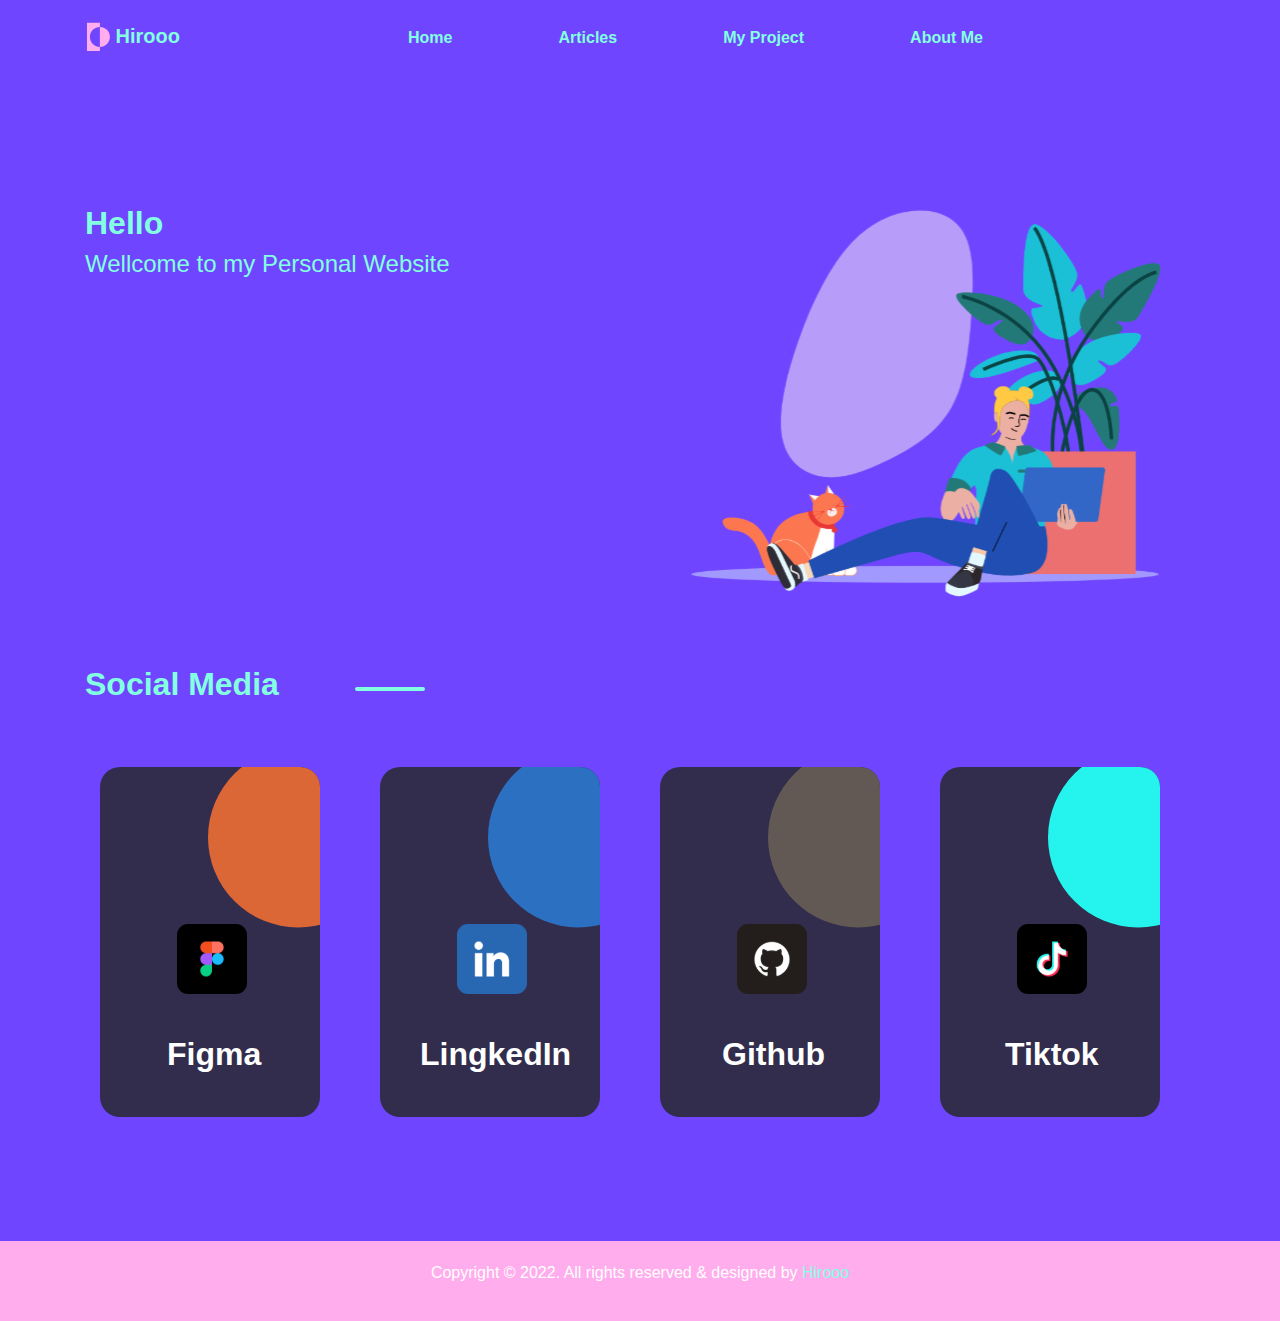
==== index.html @ 782a6619 "Initial commit" ====
<!doctype html>
<html lang="en">

<head>
    <!-- Required meta tags -->
    <meta charset="utf-8">
    <meta name="viewport" content="width=device-width, initial-scale=1, shrink-to-fit=no">
    <meta name="description" content="Author: Syahiid Bani Putra, This is Landing Page & Portofolio Website">
    <meta name="theme-color" content="#83FFE1" />
    <!-- Bootstrap CSS -->
    <link rel="stylesheet" href="https://cdn.jsdelivr.net/npm/bootstrap@4.0.0/dist/css/bootstrap.min.css"
        integrity="sha384-Gn5384xqQ1aoWXA+058RXPxPg6fy4IWvTNh0E263XmFcJlSAwiGgFAW/dAiS6JXm" crossorigin="anonymous">
    <link rel="stylesheet" href="assets/css/style.css">
    <title>Hirooo</title>
    <link rel="icon" href="assets/img/Logo.svg">
</head>

<body>
    <!--Navbar-->
    <section id="nav">
        <nav class="navbar navbar-expand-lg navbar-light">
            <div class="container">
                <a class="navbar-brand" href="#">
                    <img src="assets/img/Logo.svg" class="logo" alt="" width="25" height="50"
                        class="d-inline-block align-text-top"><span>
                        Hirooo</span></a>
                <button class="navbar-toggler" type="button" data-toggle="collapse" data-target="#navbarNav" aria-controls="navbarNav"
                    aria-expanded="false" aria-label="Toggle navigation">
                    <span class="navbar-toggler-icon"></span>
                </button>
                <div class="collapse navbar-collapse" id="navbarNav">
                    <ul class="navbar-nav mx-auto">
                        <li class="nav-item">
                            <a class="nav-link" href="index.html">Home</a>
                        </li>
                        <li class="nav-item ">
                            <a class="nav-link" href="blank.html">Articles</a>
                        </li>
                        <li class="nav-item">
                            <a class="nav-link" href="blank.html">My Project</a>
                        </li>
                        <li class="nav-item">
                            <a class="nav-link" href="aboutme.html">About Me</a>
                        </li>
                    </ul>
                </div>
                
            </div>
        </nav>
    </section>

    <!--Banner-->
    <section id="banner">
        <div class="banner">
            <div class="container">
                <div class="row">
                    <div class="col-md-6">
                        <h2 class="title">Hello</h2>
                        <h4>Wellcome to my Personal Website</h4> 
                    </div>
                    <div class="col-md-6">
                        <img src="assets/img/Banner.svg" class="ban-img img-fluid" alt="">
                    </div>
                </div>
            </div>
        </div>
    </section>

    <!--Browse-->
    <section id="browse">
        <div class="container">
            <div class="browse">
                <h2 class="title"><span>Social Media</span></h2>  
                <div class="dash"></div> 
            </div>
            <div class="card-deck">
                <div class="card1">
                    <div class="imgBx">
                        <img src="assets/img/Figma.svg" alt="">
                    </div>
                    <div class="contentBx">
                        <h2>Figma</h2>
                        <div class="content-btn">
                            <a href="https://www.figma.com/@syahiidbaniputr" class="btn see">Read More</a>
                        </div>
                    </div>
                </div>
                <div class="card2">
                    <div class="imgBx">
                        <img src="assets/img/linkedin.svg" alt="">
                    </div>
                    <div class="contentBx">
                        <h2>LingkedIn</h2>
                        <div class="content-btn">
                            <a href="https://www.linkedin.com/in/syahiidbaniputra/" class="btn see">Read More</a>
                        </div>
                    </div>
                </div>
                <div class="card3">
                    <div class="imgBx">
                        <img src="assets/img/github.svg" alt="">
                    </div>
                    <div class="contentBx">
                        <h2>Github</h2>
                        <div class="content-btn">
                            <a href="https://github.com/CronoSukaNgoding" class="btn see">Read More</a>
                        </div>
                    </div>
                </div>
                <div class="card4">
                    <div class="imgBx">
                        <img src="assets/img/tiktok.svg" alt="">
                    </div>
                    <div class="contentBx">
                        <h2>Tiktok</h2>
                        <div class="content-btn">
                            <a href="https://www.tiktok.com/@sukasamakasur" class="btn see">Read More</a>
                        </div>
                    </div>
                </div>
            </div>
        </div>
    </section>
   
    <!--footer-->
    <section id="footer">
        <div class="footer">
            <div class="container">
                <p class="text-center">Copyright © 2022. All rights reserved & designed by <a href="#" style="text-decoration:none;"><span>Hirooo</span></a></p>
            </div>
        </div>
    </section>

    <!-- Optional JavaScript -->
    <!-- jQuery first, then Popper.js, then Bootstrap JS -->
    <script src="https://code.jquery.com/jquery-3.2.1.slim.min.js"
        integrity="sha384-KJ3o2DKtIkvYIK3UENzmM7KCkRr/rE9/Qpg6aAZGJwFDMVNA/GpGFF93hXpG5KkN"
        crossorigin="anonymous"></script>
    <script src="https://cdn.jsdelivr.net/npm/popper.js@1.12.9/dist/umd/popper.min.js"
        integrity="sha384-ApNbgh9B+Y1QKtv3Rn7W3mgPxhU9K/ScQsAP7hUibX39j7fakFPskvXusvfa0b4Q"
        crossorigin="anonymous"></script>
    <script src="https://cdn.jsdelivr.net/npm/bootstrap@4.0.0/dist/js/bootstrap.min.js"
        integrity="sha384-JZR6Spejh4U02d8jOt6vLEHfe/JQGiRRSQQxSfFWpi1MquVdAyjUar5+76PVCmYl"
            crossorigin="anonymous"></script>
</body>
        
</html>
---- assets/css/style.css ----
*{
    box-sizing: border-box;
    margin: 0;
    padding:0;
}

body{
    background:#7045FF;
    overflow-x: hidden;
    margin:0;
    padding:0;
}
 /*scrollbar*/
::-webkit-scrollbar{
    width:15px;
}
::-webkit-scrollbar-track{
    background:#c4c4c4;
}

::-webkit-scrollbar-thumb{
    background:#83FFE1;
    border-radius:10px;
}

/* navbar */
#nav {
    background: #7045FF !important;
    position: sticky !important;
    top: 0 !important;
    z-index: 1!important;
    margin:auto;
    
    
}
.navbar-brand span {
    font-weight: bolder;
    color: #83FFE1;
}

.navbar-nav a{
    position:relative;
    color: #83FFE1!important ;
    font-weight: bolder;
    
    
}
.navbar-nav  li{
    padding: 0 45px;
}
.navbar-nav a:after{
    content:"";
    position: absolute;
    background-color: #FFADED;
    height: 3px;
    width: 0;
    left:0;
    bottom:-1px;
    transition:0.3s;
    border-radius: 10px;
}
.navbar-nav a:hover{
    color:#FFADED!important;
}
.navbar-nav a:hover:after{
    width: 100%;
}
.btn{
    background-color: #FFADED;
    border-radius: 10px;
    color: #7045FF;
    
}


/* banner */
#banner{
    position:relative;
    padding-top: 10%;
}


.title{
    position: relative;
    font-weight: bolder;
    
}

.ban-img{
    position: relative;
    max-width:100%;
}

.col-md-6{
    color: #83FFE1;
}

/*Browse*/
#browse .container{
    padding-top: 5%;
}
.container .browse{
    padding-bottom: 2%;
}
.dash {
    border: 2px solid #83FFE1;
    border-radius: 20px;
    width: 70px;
    height: -10px;
    bottom: 24px;
    left:270px;
    
    position:relative;
    background-color: #83FFE1;
}
.container .card1,
.container .card2,
.container .card3,
.container .card4{
    position: relative;
    width: 220px;
    height: 350px;
    background: hsl(249, 26%, 24%);
    border-radius: 20px;
    overflow: hidden;
    margin:30px;
}
.container span{
    color:#83FFE1;
}

.container .card1:before,
.container .card2:before,
.container .card3:before,
.container .card4:before{
    content:'';
    position: absolute;
    top:0;
    left:0;
    width:100%;
    height:100%;
    clip-path: circle(90px at 90% 20%) ;
    transition: 0.5s ease-in-out;
} 
.container .card1:before{
    background:#dc6736;
}
.container .card2:before{
    background:#2C70C1;
}
.container .card3:before{
    background:#625954;
}
.container .card4:before{
    background:#25F4EE;
}

.container .card1:hover:before,
.container .card2:hover:before,
.container .card3:hover:before,
.container .card4:hover:before{
    clip-path: circle(200px at 80% -20%)
}

.container .card1 .imgBx,
.container .card2 .imgBx,
.container .card3 .imgBx,
.container .card4 .imgBx{
    position: absolute;
    top:50%;
    transform: translateY(-50%);
    
    width:100%;
    height:180px;
    transition: 0.5s;
}
.container .card1:hover .imgBx,
.container .card2:hover .imgBx,
.container .card3:hover .imgBx,
.container .card4:hover .imgBx{
    top:0%;
    transform: translateY(0%)
}
.container .card1 .imgBx img,
.container .card2 .imgBx img,
.container .card3 .imgBx img,
.container .card4 .imgBx img{
    position: absolute;
    top:40%;
    left: 35%;
    width:70px;
}
.container .card1 .contentBx,
.container .card2 .contentBx,
.container .card3 .contentBx,
.container .card4 .contentBx{
    position: absolute;
    bottom: 40px;
    width:100%;
    height:50px;
    text-align: center;
    transition: 1s;
}
.container .card1:hover .contentBx,
.container .card2:hover .contentBx,
.container .card3:hover .contentBx,
.container .card4:hover .contentBx{
    height:140px;
}
.container .card1 .contentBx h2,
.container .card2 .contentBx h2,
.container .card3 .contentBx h2,
.container .card4 .contentBx h2{
    position: absolute;
    font-weight: bolder;
    color:rgb(255, 255, 255);
    display:flex;
    text-align: center;
    padding:8px 67px;
    transition: 0.3s;
}
.container .card2 .contentBx h2{
    padding:8px 40px;
}
.container .card3 .contentBx h2{
    padding:8px 62px;
}
.container .card4 .contentBx h2{
    padding:8px 65px;
}
.container .card1 .content-btn,
.container .card2 .content-btn,
.container .card3 .content-btn,
.container .card4 .content-btn{
   display:inline-block;
   padding: 60px 50px;
   text-decoration: none;
   opacity:0;
   transform: translateY(50px);
   transition:0.5s;
}
.container .card1:hover .content-btn,
.container .card2:hover .content-btn,
.container .card3:hover .content-btn,
.container .card4:hover .content-btn{
    opacity:1;
    transform: translateY(0px);
    transition-delay: 0.75s;
}
.see{
    background-color:#fff;
    color:#000;
    font-weight:600;
}

/* 404page */
#blankpage{
    position:relative;
    padding-top: 3%;
}
.titleblank{
    position: relative;
    font-weight: bolder;
}

#footer {
    margin-top: 3%;
    padding: 20px 0;
    color: #fff;
    background-color: #FFADED;
}

.footer span{
    color: #83FFE1;
}

/*browse myproject*/
#myproject .container{
    padding-top: 5%;
}
.dashstrip{
    border: 2px solid #83FFE1;
    border-radius: 20px;
    width: 70px;
    height: -10px;
    bottom: 24px;
    left:180px;
    position:relative;
    background-color: #83FFE1;
}

.card-deck{
    padding-bottom: 5%;
}

.head {
    color: #fff;
    font-weight: bolder;
}

.titlee {
    color: #fff;
    font-weight: bolder;
}

.categories{
    border-radius: 10px;
    background-color:#83FFE1;
    display: inline-block;
    position: relative;
}
.categories span{
    color:#7045FF;
}

.read{
    border-radius: 30px;
    background-color:#fff;
    color:#7045FF;
    position: relative;
    top: -20px;
}


.titles{
    position: relative;
    font-weight: bolder;
    color:#7045FF;
}

.card{
    background-color:hsl(249, 26%, 24%);
    border-radius:10px;
}

.card-img-top {
    border-radius: 10px;
    max-width: 100%;
}
.card-title{
    color:#83FFE1;
}
.card-text {
    padding-top: 5%;
}
    

/*about me*/
#aboutme{
    position:relative;
    padding: 0;
}

.about {
    color:#83FFE1;
    font-weight: bolder;
}

.halo{
    font-weight: bolder;
    color:#FFADED;
}
.aboutme{
    padding-left: 20%;
    padding-right:20%;
}
.aboutme p{
    color:#fff;
    text-align:justify;
}

.aboutme p span{
    color:#83FFE1;
    font-weight: bolder;
}

.instagram {
    width: 325px;
    height: 640px;
    background: #fff !important;
    padding: 20px;
}

.img {
    display: inline;
}

.img img {
    width: 11%;
    border-radius: 50%;
    display: block;
    border: 1px solid rgba(0, 0, 0, 0.274);
}

.caption-header {
    display: block;
    position: relative;
    left: 50px;
    bottom: 41px;
}

.caption-header p {
    font-size: 17px;
    margin-bottom: -3px;
    color:#000!important;
}

.caption-header span {
    font-size: 12px;
    color: #000 !important;
}

.caption-icon img {
    position: relative;
    left: 90%;
    top: -78px;
    width: 26px;
    margin-bottom: 18px;
}

.insta-img img {
    position: relative;
    bottom: 75px;
}

.like-item {
    position: relative;
    bottom: 57px;
}

.like-item p {
    font-weight: 500;
    margin: 0;
    font-size: 15px;
    color:#000;
}

.like-item span {
    padding-left: 6px;
    font-weight: 500;
    font-size: 15px;
    color: #000 !important;
}

.like-item span:last-child {
    color: rgba(0, 0, 0, 0.452) !important;
    padding: 0 !important;
    font-weight: normal;
}

.like-item img {
    width: 23px;
    margin: 0 5px;
}

.last-icon {
    float: right;
}

.like-item p:last-child {
    display: inline;
}

.comment span {
    margin-bottom: 30px;
    position: relative;
    bottom: 45px;
    margin-left: -24px;
    color: #000006e0 !important;
}

.comment span {
    font-size: 13px;
    position: relative;
    bottom: 60px;
    left: 20px;
    bottom: 40px;
}

/*social*/
.iconn{
    display: inline-block;
    font-size: 44px;
    animation: float 5s ease-in-out
    infinite;
}
.ri-github-circle-line{
    animation-delay: 1s;
}
.ri-whatsapp-line{
    animation-delay: 2s;
}
@keyframes float{
    0%{
        transform:translateY(0);
    }
    50%{
        transform:translateY(-15px);
    }
    100%{
        transform:translateY(0);
    }
}
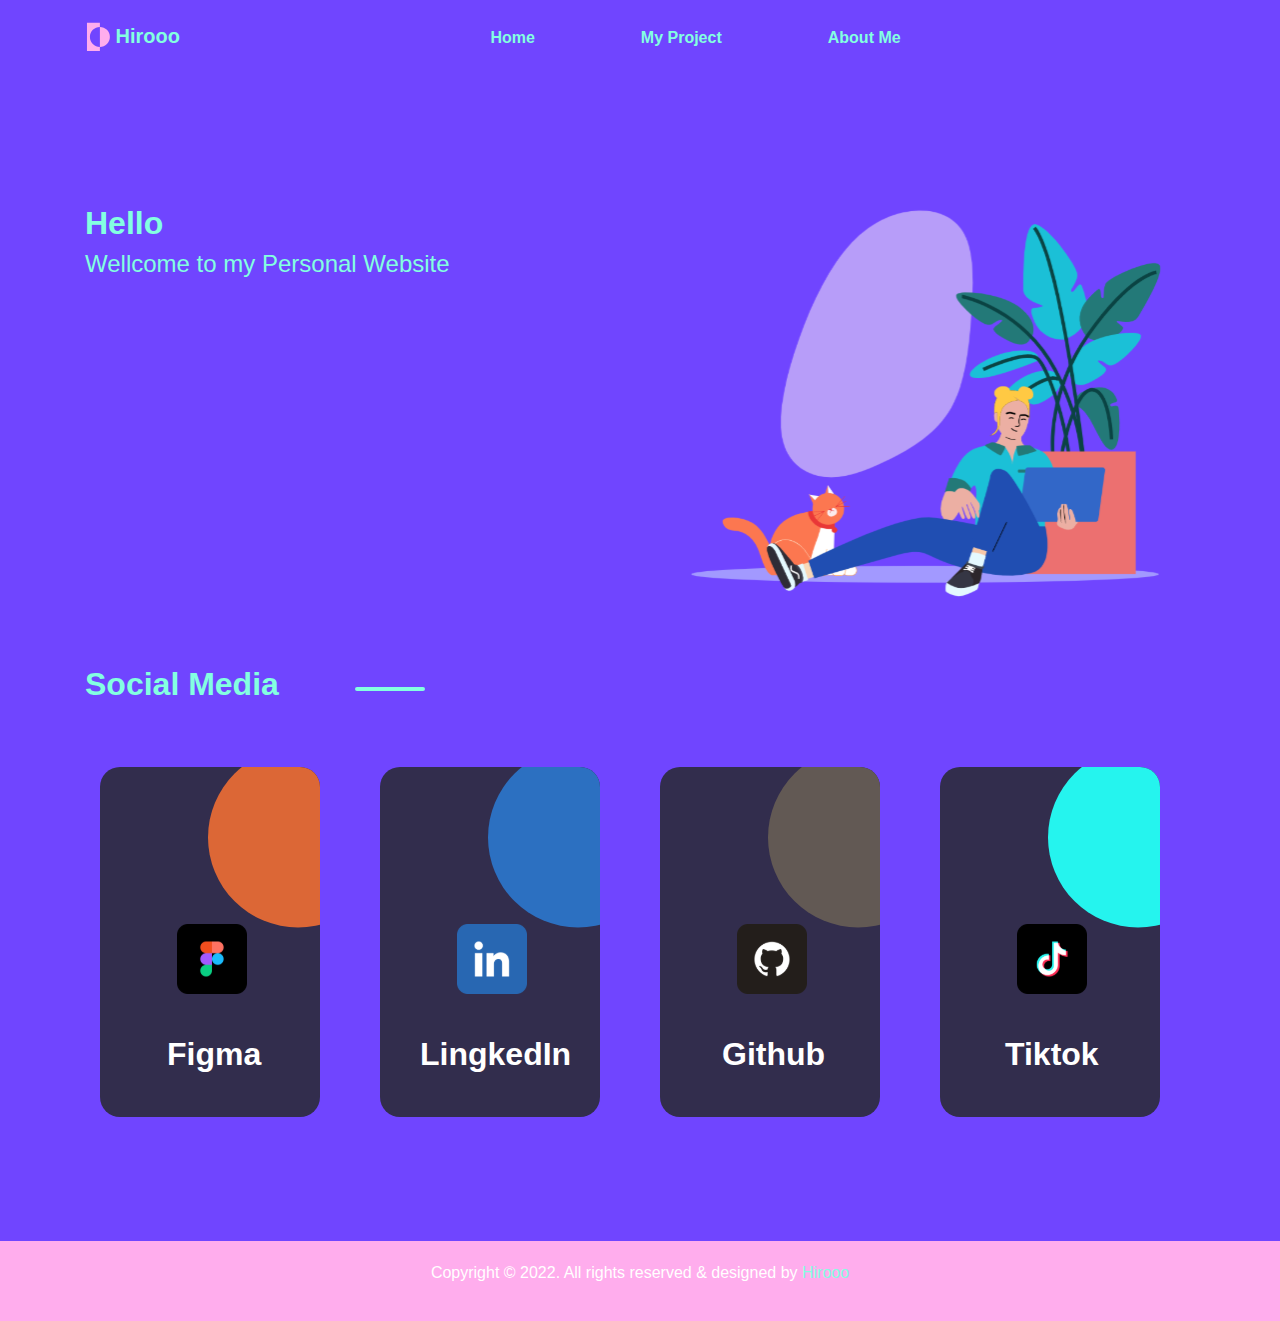
==== commit bbffdde2: "commit on 'main'" ====
--- a/index.html
+++ b/index.html
@@ -8,8 +8,7 @@
     <meta name="description" content="Author: Syahiid Bani Putra, This is Landing Page & Portofolio Website">
     <meta name="theme-color" content="#83FFE1" />
     <!-- Bootstrap CSS -->
-    <link rel="stylesheet" href="https://cdn.jsdelivr.net/npm/bootstrap@4.0.0/dist/css/bootstrap.min.css"
-        integrity="sha384-Gn5384xqQ1aoWXA+058RXPxPg6fy4IWvTNh0E263XmFcJlSAwiGgFAW/dAiS6JXm" crossorigin="anonymous">
+    <link rel="stylesheet" href="https://cdn.jsdelivr.net/npm/bootstrap@4.0.0/dist/css/bootstrap.min.css" integrity="sha384-Gn5384xqQ1aoWXA+058RXPxPg6fy4IWvTNh0E263XmFcJlSAwiGgFAW/dAiS6JXm" crossorigin="anonymous">
     <link rel="stylesheet" href="assets/css/style.css">
     <title>Hirooo</title>
     <link rel="icon" href="assets/img/Logo.svg">
@@ -21,11 +20,9 @@
         <nav class="navbar navbar-expand-lg navbar-light">
             <div class="container">
                 <a class="navbar-brand" href="#">
-                    <img src="assets/img/Logo.svg" class="logo" alt="" width="25" height="50"
-                        class="d-inline-block align-text-top"><span>
+                    <img src="assets/img/Logo.svg" class="logo" alt="" width="25" height="50" class="d-inline-block align-text-top"><span>
                         Hirooo</span></a>
-                <button class="navbar-toggler" type="button" data-toggle="collapse" data-target="#navbarNav" aria-controls="navbarNav"
-                    aria-expanded="false" aria-label="Toggle navigation">
+                <button class="navbar-toggler" type="button" data-toggle="collapse" data-target="#navbarNav" aria-controls="navbarNav" aria-expanded="false" aria-label="Toggle navigation">
                     <span class="navbar-toggler-icon"></span>
                 </button>
                 <div class="collapse navbar-collapse" id="navbarNav">
@@ -33,18 +30,16 @@
                         <li class="nav-item">
                             <a class="nav-link" href="index.html">Home</a>
                         </li>
-                        <li class="nav-item ">
-                            <a class="nav-link" href="blank.html">Articles</a>
-                        </li>
+
                         <li class="nav-item">
-                            <a class="nav-link" href="blank.html">My Project</a>
+                            <a class="nav-link" href="my_project.html">My Project</a>
                         </li>
                         <li class="nav-item">
                             <a class="nav-link" href="aboutme.html">About Me</a>
                         </li>
                     </ul>
                 </div>
-                
+
             </div>
         </nav>
     </section>
@@ -56,7 +51,7 @@
                 <div class="row">
                     <div class="col-md-6">
                         <h2 class="title">Hello</h2>
-                        <h4>Wellcome to my Personal Website</h4> 
+                        <h4>Wellcome to my Personal Website</h4>
                     </div>
                     <div class="col-md-6">
                         <img src="assets/img/Banner.svg" class="ban-img img-fluid" alt="">
@@ -70,8 +65,8 @@
     <section id="browse">
         <div class="container">
             <div class="browse">
-                <h2 class="title"><span>Social Media</span></h2>  
-                <div class="dash"></div> 
+                <h2 class="title"><span>Social Media</span></h2>
+                <div class="dash"></div>
             </div>
             <div class="card-deck">
                 <div class="card1">
@@ -121,7 +116,7 @@
             </div>
         </div>
     </section>
-   
+
     <!--footer-->
     <section id="footer">
         <div class="footer">
@@ -133,15 +128,9 @@
 
     <!-- Optional JavaScript -->
     <!-- jQuery first, then Popper.js, then Bootstrap JS -->
-    <script src="https://code.jquery.com/jquery-3.2.1.slim.min.js"
-        integrity="sha384-KJ3o2DKtIkvYIK3UENzmM7KCkRr/rE9/Qpg6aAZGJwFDMVNA/GpGFF93hXpG5KkN"
-        crossorigin="anonymous"></script>
-    <script src="https://cdn.jsdelivr.net/npm/popper.js@1.12.9/dist/umd/popper.min.js"
-        integrity="sha384-ApNbgh9B+Y1QKtv3Rn7W3mgPxhU9K/ScQsAP7hUibX39j7fakFPskvXusvfa0b4Q"
-        crossorigin="anonymous"></script>
-    <script src="https://cdn.jsdelivr.net/npm/bootstrap@4.0.0/dist/js/bootstrap.min.js"
-        integrity="sha384-JZR6Spejh4U02d8jOt6vLEHfe/JQGiRRSQQxSfFWpi1MquVdAyjUar5+76PVCmYl"
-            crossorigin="anonymous"></script>
+    <script src="https://code.jquery.com/jquery-3.2.1.slim.min.js" integrity="sha384-KJ3o2DKtIkvYIK3UENzmM7KCkRr/rE9/Qpg6aAZGJwFDMVNA/GpGFF93hXpG5KkN" crossorigin="anonymous"></script>
+    <script src="https://cdn.jsdelivr.net/npm/popper.js@1.12.9/dist/umd/popper.min.js" integrity="sha384-ApNbgh9B+Y1QKtv3Rn7W3mgPxhU9K/ScQsAP7hUibX39j7fakFPskvXusvfa0b4Q" crossorigin="anonymous"></script>
+    <script src="https://cdn.jsdelivr.net/npm/bootstrap@4.0.0/dist/js/bootstrap.min.js" integrity="sha384-JZR6Spejh4U02d8jOt6vLEHfe/JQGiRRSQQxSfFWpi1MquVdAyjUar5+76PVCmYl" crossorigin="anonymous"></script>
 </body>
-        
-</html>
+
+</html>--- a/assets/css/style.css
+++ b/assets/css/style.css
@@ -1,264 +1,292 @@
-*{
+* {
     box-sizing: border-box;
     margin: 0;
-    padding:0;
-}
-
-body{
-    background:#7045FF;
+    padding: 0;
+}
+
+body {
+    background: #7045FF;
     overflow-x: hidden;
-    margin:0;
-    padding:0;
-}
- /*scrollbar*/
-::-webkit-scrollbar{
-    width:15px;
-}
-::-webkit-scrollbar-track{
-    background:#c4c4c4;
-}
-
-::-webkit-scrollbar-thumb{
-    background:#83FFE1;
-    border-radius:10px;
-}
+    margin: 0;
+    padding: 0;
+}
+
+
+/*scrollbar*/
+
+::-webkit-scrollbar {
+    width: 15px;
+}
+
+::-webkit-scrollbar-track {
+    background: #c4c4c4;
+}
+
+::-webkit-scrollbar-thumb {
+    background: #83FFE1;
+    border-radius: 10px;
+}
+
 
 /* navbar */
+
 #nav {
     background: #7045FF !important;
     position: sticky !important;
     top: 0 !important;
     z-index: 1!important;
-    margin:auto;
-    
-    
-}
+    margin: auto;
+}
+
 .navbar-brand span {
     font-weight: bolder;
     color: #83FFE1;
 }
 
-.navbar-nav a{
-    position:relative;
-    color: #83FFE1!important ;
-    font-weight: bolder;
-    
-    
-}
-.navbar-nav  li{
+.navbar-nav a {
+    position: relative;
+    color: #83FFE1!important;
+    font-weight: bolder;
+}
+
+.navbar-nav li {
     padding: 0 45px;
 }
-.navbar-nav a:after{
-    content:"";
+
+.navbar-nav a:after {
+    content: "";
     position: absolute;
     background-color: #FFADED;
     height: 3px;
     width: 0;
-    left:0;
-    bottom:-1px;
-    transition:0.3s;
+    left: 0;
+    bottom: -1px;
+    transition: 0.3s;
     border-radius: 10px;
 }
-.navbar-nav a:hover{
-    color:#FFADED!important;
-}
-.navbar-nav a:hover:after{
+
+.navbar-nav a:hover {
+    color: #FFADED!important;
+}
+
+.navbar-nav a:hover:after {
     width: 100%;
 }
-.btn{
+
+.btn {
     background-color: #FFADED;
     border-radius: 10px;
     color: #7045FF;
-    
 }
 
 
 /* banner */
-#banner{
-    position:relative;
+
+#banner {
+    position: relative;
     padding-top: 10%;
 }
 
-
-.title{
-    position: relative;
-    font-weight: bolder;
-    
-}
-
-.ban-img{
-    position: relative;
-    max-width:100%;
-}
-
-.col-md-6{
-    color: #83FFE1;
-}
+.title {
+    position: relative;
+    font-weight: bolder;
+}
+
+.ban-img {
+    position: relative;
+    max-width: 100%;
+}
+
+.col-md-6 {
+    color: #83FFE1;
+}
+
 
 /*Browse*/
-#browse .container{
+
+#browse .container {
     padding-top: 5%;
 }
-.container .browse{
+
+.container .browse {
     padding-bottom: 2%;
 }
+
 .dash {
     border: 2px solid #83FFE1;
     border-radius: 20px;
     width: 70px;
     height: -10px;
     bottom: 24px;
-    left:270px;
-    
-    position:relative;
+    left: 270px;
+    position: relative;
     background-color: #83FFE1;
 }
+
 .container .card1,
 .container .card2,
 .container .card3,
-.container .card4{
+.container .card4 {
     position: relative;
     width: 220px;
     height: 350px;
     background: hsl(249, 26%, 24%);
     border-radius: 20px;
     overflow: hidden;
-    margin:30px;
-}
-.container span{
-    color:#83FFE1;
+    margin: 30px;
+}
+
+.container span {
+    color: #83FFE1;
 }
 
 .container .card1:before,
 .container .card2:before,
 .container .card3:before,
-.container .card4:before{
-    content:'';
+.container .card4:before {
+    content: '';
     position: absolute;
-    top:0;
-    left:0;
-    width:100%;
-    height:100%;
-    clip-path: circle(90px at 90% 20%) ;
+    top: 0;
+    left: 0;
+    width: 100%;
+    height: 100%;
+    clip-path: circle(90px at 90% 20%);
     transition: 0.5s ease-in-out;
-} 
-.container .card1:before{
-    background:#dc6736;
-}
-.container .card2:before{
-    background:#2C70C1;
-}
-.container .card3:before{
-    background:#625954;
-}
-.container .card4:before{
-    background:#25F4EE;
+}
+
+.container .card1:before {
+    background: #dc6736;
+}
+
+.container .card2:before {
+    background: #2C70C1;
+}
+
+.container .card3:before {
+    background: #625954;
+}
+
+.container .card4:before {
+    background: #25F4EE;
 }
 
 .container .card1:hover:before,
 .container .card2:hover:before,
 .container .card3:hover:before,
-.container .card4:hover:before{
+.container .card4:hover:before {
     clip-path: circle(200px at 80% -20%)
 }
 
 .container .card1 .imgBx,
 .container .card2 .imgBx,
 .container .card3 .imgBx,
-.container .card4 .imgBx{
+.container .card4 .imgBx {
     position: absolute;
-    top:50%;
+    top: 50%;
     transform: translateY(-50%);
-    
-    width:100%;
-    height:180px;
+    width: 100%;
+    height: 180px;
     transition: 0.5s;
 }
+
 .container .card1:hover .imgBx,
 .container .card2:hover .imgBx,
 .container .card3:hover .imgBx,
-.container .card4:hover .imgBx{
-    top:0%;
+.container .card4:hover .imgBx {
+    top: 0%;
     transform: translateY(0%)
 }
+
 .container .card1 .imgBx img,
 .container .card2 .imgBx img,
 .container .card3 .imgBx img,
-.container .card4 .imgBx img{
+.container .card4 .imgBx img {
     position: absolute;
-    top:40%;
+    top: 40%;
     left: 35%;
-    width:70px;
-}
+    width: 70px;
+}
+
 .container .card1 .contentBx,
 .container .card2 .contentBx,
 .container .card3 .contentBx,
-.container .card4 .contentBx{
+.container .card4 .contentBx {
     position: absolute;
     bottom: 40px;
-    width:100%;
-    height:50px;
+    width: 100%;
+    height: 50px;
     text-align: center;
     transition: 1s;
 }
+
 .container .card1:hover .contentBx,
 .container .card2:hover .contentBx,
 .container .card3:hover .contentBx,
-.container .card4:hover .contentBx{
-    height:140px;
-}
+.container .card4:hover .contentBx {
+    height: 140px;
+}
+
 .container .card1 .contentBx h2,
 .container .card2 .contentBx h2,
 .container .card3 .contentBx h2,
-.container .card4 .contentBx h2{
+.container .card4 .contentBx h2 {
     position: absolute;
     font-weight: bolder;
-    color:rgb(255, 255, 255);
-    display:flex;
+    color: rgb(255, 255, 255);
+    display: flex;
     text-align: center;
-    padding:8px 67px;
+    padding: 8px 67px;
     transition: 0.3s;
 }
-.container .card2 .contentBx h2{
-    padding:8px 40px;
-}
-.container .card3 .contentBx h2{
-    padding:8px 62px;
-}
-.container .card4 .contentBx h2{
-    padding:8px 65px;
-}
+
+.container .card2 .contentBx h2 {
+    padding: 8px 40px;
+}
+
+.container .card3 .contentBx h2 {
+    padding: 8px 62px;
+}
+
+.container .card4 .contentBx h2 {
+    padding: 8px 65px;
+}
+
 .container .card1 .content-btn,
 .container .card2 .content-btn,
 .container .card3 .content-btn,
-.container .card4 .content-btn{
-   display:inline-block;
-   padding: 60px 50px;
-   text-decoration: none;
-   opacity:0;
-   transform: translateY(50px);
-   transition:0.5s;
-}
+.container .card4 .content-btn {
+    display: inline-block;
+    padding: 60px 50px;
+    text-decoration: none;
+    opacity: 0;
+    transform: translateY(50px);
+    transition: 0.5s;
+}
+
 .container .card1:hover .content-btn,
 .container .card2:hover .content-btn,
 .container .card3:hover .content-btn,
-.container .card4:hover .content-btn{
-    opacity:1;
+.container .card4:hover .content-btn {
+    opacity: 1;
     transform: translateY(0px);
     transition-delay: 0.75s;
 }
-.see{
-    background-color:#fff;
-    color:#000;
-    font-weight:600;
-}
+
+.see {
+    background-color: #fff;
+    color: #000;
+    font-weight: 600;
+}
+
 
 /* 404page */
-#blankpage{
-    position:relative;
+
+#blankpage {
+    position: relative;
     padding-top: 3%;
 }
-.titleblank{
+
+.titleblank {
     position: relative;
     font-weight: bolder;
 }
@@ -270,26 +298,29 @@
     background-color: #FFADED;
 }
 
-.footer span{
-    color: #83FFE1;
-}
+.footer span {
+    color: #83FFE1;
+}
+
 
 /*browse myproject*/
-#myproject .container{
+
+#myproject .container {
     padding-top: 5%;
 }
-.dashstrip{
+
+.dashstrip {
     border: 2px solid #83FFE1;
     border-radius: 20px;
     width: 70px;
     height: -10px;
     bottom: 24px;
-    left:180px;
-    position:relative;
+    left: 180px;
+    position: relative;
     background-color: #83FFE1;
 }
 
-.card-deck{
+.card-deck {
     padding-bottom: 5%;
 }
 
@@ -303,74 +334,80 @@
     font-weight: bolder;
 }
 
-.categories{
+.categories {
     border-radius: 10px;
-    background-color:#83FFE1;
+    background-color: #83FFE1;
     display: inline-block;
     position: relative;
 }
-.categories span{
-    color:#7045FF;
-}
-
-.read{
+
+.categories span {
+    color: #7045FF;
+}
+
+.read {
     border-radius: 30px;
-    background-color:#fff;
-    color:#7045FF;
+    background-color: #fff;
+    color: #7045FF;
     position: relative;
     top: -20px;
 }
 
-
-.titles{
-    position: relative;
-    font-weight: bolder;
-    color:#7045FF;
-}
-
-.card{
-    background-color:hsl(249, 26%, 24%);
-    border-radius:10px;
+.titles {
+    position: relative;
+    font-weight: bolder;
+    color: #7045FF;
+}
+
+.card {
+    background-color: hsl(249, 26%, 24%);
+    border-radius: 10px;
 }
 
 .card-img-top {
-    border-radius: 10px;
+    border-radius: 15px;
+    padding: 5px;
     max-width: 100%;
 }
-.card-title{
-    color:#83FFE1;
-}
+
+.card-title {
+    color: #83FFE1;
+}
+
 .card-text {
     padding-top: 5%;
 }
-    
+
 
 /*about me*/
-#aboutme{
-    position:relative;
+
+#aboutme {
+    position: relative;
     padding: 0;
 }
 
 .about {
-    color:#83FFE1;
-    font-weight: bolder;
-}
-
-.halo{
-    font-weight: bolder;
-    color:#FFADED;
-}
-.aboutme{
+    color: #83FFE1;
+    font-weight: bolder;
+}
+
+.halo {
+    font-weight: bolder;
+    color: #FFADED;
+}
+
+.aboutme {
     padding-left: 20%;
-    padding-right:20%;
-}
-.aboutme p{
-    color:#fff;
-    text-align:justify;
-}
-
-.aboutme p span{
-    color:#83FFE1;
+    padding-right: 20%;
+}
+
+.aboutme p {
+    color: #fff;
+    text-align: justify;
+}
+
+.aboutme p span {
+    color: #83FFE1;
     font-weight: bolder;
 }
 
@@ -402,7 +439,7 @@
 .caption-header p {
     font-size: 17px;
     margin-bottom: -3px;
-    color:#000!important;
+    color: #000!important;
 }
 
 .caption-header span {
@@ -432,7 +469,7 @@
     font-weight: 500;
     margin: 0;
     font-size: 15px;
-    color:#000;
+    color: #000;
 }
 
 .like-item span {
@@ -477,27 +514,31 @@
     bottom: 40px;
 }
 
+
 /*social*/
-.iconn{
+
+.iconn {
     display: inline-block;
     font-size: 44px;
-    animation: float 5s ease-in-out
-    infinite;
-}
-.ri-github-circle-line{
+    animation: float 5s ease-in-out infinite;
+}
+
+.ri-github-circle-line {
     animation-delay: 1s;
 }
-.ri-whatsapp-line{
+
+.ri-whatsapp-line {
     animation-delay: 2s;
 }
-@keyframes float{
-    0%{
-        transform:translateY(0);
+
+@keyframes float {
+    0% {
+        transform: translateY(0);
     }
-    50%{
-        transform:translateY(-15px);
+    50% {
+        transform: translateY(-15px);
     }
-    100%{
-        transform:translateY(0);
+    100% {
+        transform: translateY(0);
     }
 }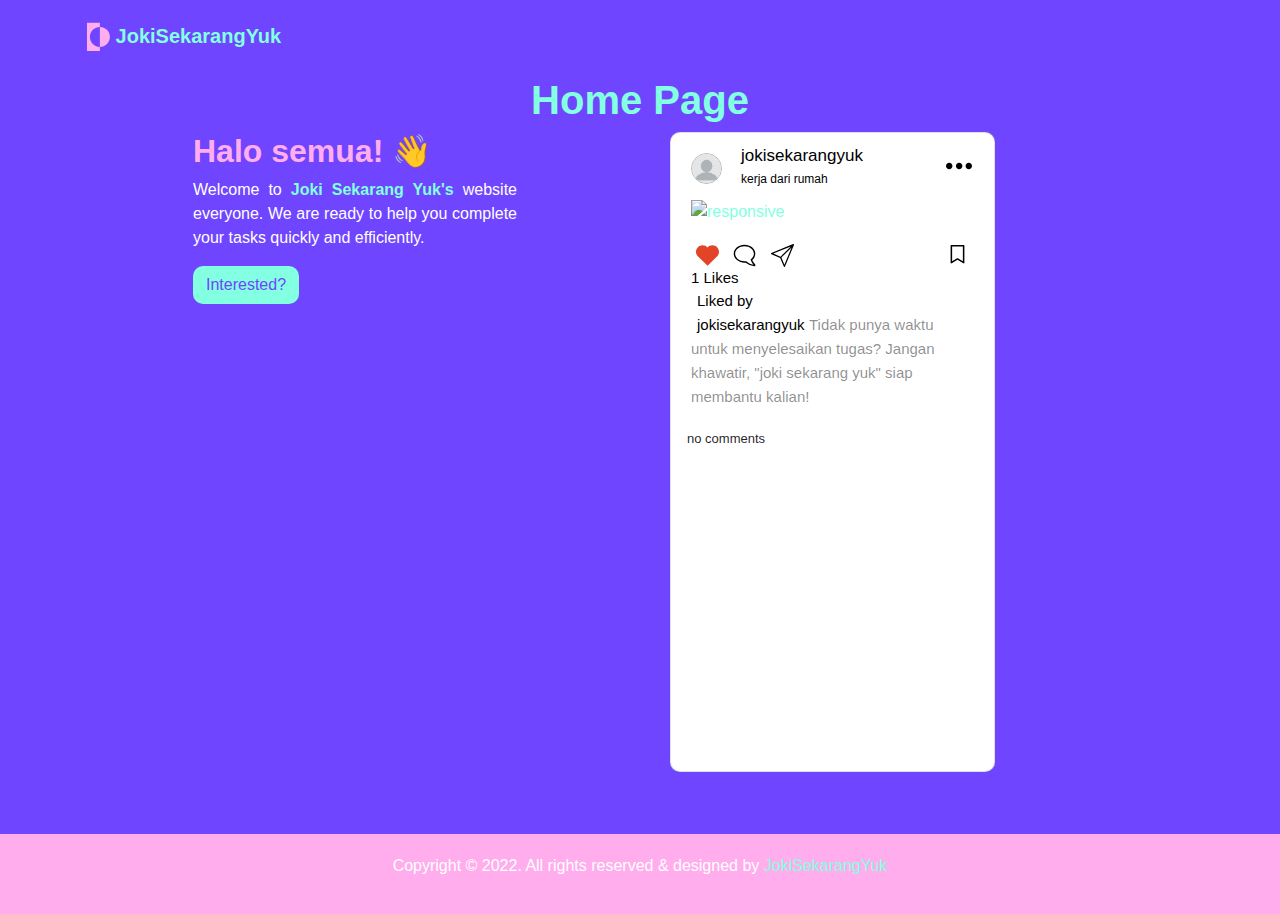
==== commit 84311f9a: "gantirombak" ====
--- a/index.html
+++ b/index.html
@@ -10,7 +10,7 @@
     <!-- Bootstrap CSS -->
     <link rel="stylesheet" href="https://cdn.jsdelivr.net/npm/bootstrap@4.0.0/dist/css/bootstrap.min.css" integrity="sha384-Gn5384xqQ1aoWXA+058RXPxPg6fy4IWvTNh0E263XmFcJlSAwiGgFAW/dAiS6JXm" crossorigin="anonymous">
     <link rel="stylesheet" href="assets/css/style.css">
-    <title>Hirooo</title>
+    <title>Joki Sekarang Yuk</title>
     <link rel="icon" href="assets/img/Logo.svg">
 </head>
 
@@ -21,95 +21,78 @@
             <div class="container">
                 <a class="navbar-brand" href="#">
                     <img src="assets/img/Logo.svg" class="logo" alt="" width="25" height="50" class="d-inline-block align-text-top"><span>
-                        Hirooo</span></a>
+                        JokiSekarangYuk</span></a>
                 <button class="navbar-toggler" type="button" data-toggle="collapse" data-target="#navbarNav" aria-controls="navbarNav" aria-expanded="false" aria-label="Toggle navigation">
                     <span class="navbar-toggler-icon"></span>
                 </button>
                 <div class="collapse navbar-collapse" id="navbarNav">
                     <ul class="navbar-nav mx-auto">
-                        <li class="nav-item">
-                            <a class="nav-link" href="index.html">Home</a>
+                        <!-- <li class="nav-item ">
+                            <a class="nav-link" href="#">Home <span class="sr-only">(current)</span></a>
                         </li>
 
                         <li class="nav-item">
                             <a class="nav-link" href="my_project.html">My Project</a>
                         </li>
                         <li class="nav-item">
-                            <a class="nav-link" href="aboutme.html">About Me</a>
-                        </li>
+                            <a class="nav-link" href="#">About Me</a>
+                        </li> -->
                     </ul>
                 </div>
-
             </div>
         </nav>
     </section>
 
-    <!--Banner-->
-    <section id="banner">
-        <div class="banner">
-            <div class="container">
-                <div class="row">
-                    <div class="col-md-6">
-                        <h2 class="title">Hello</h2>
-                        <h4>Wellcome to my Personal Website</h4>
-                    </div>
-                    <div class="col-md-6">
-                        <img src="assets/img/Banner.svg" class="ban-img img-fluid" alt="">
+    <!--About Page-->
+    <section id="aboutme">
+        <div class="container">
+            <h1 class="about text-center">Home Page</h1>
+            <div class="row">
+                <div class="col-md-6">
+                    <div class="aboutme">
+                        <h2 class="halo">Halo semua! 👋</h2>
+                        <p>Welcome to <a href="#" style="text-decoration:none;"><span>Joki Sekarang Yuk's</span></a> website everyone. We are ready to help you complete your tasks quickly and efficiently.
+
+                        </p>
+                        <span style="float:left">
+                            <a href="https://wa.me/85895950113" class="btn categories" ><span>Interested?</span></a>
+                        </span>
                     </div>
                 </div>
-            </div>
-        </div>
-    </section>
-
-    <!--Browse-->
-    <section id="browse">
-        <div class="container">
-            <div class="browse">
-                <h2 class="title"><span>Social Media</span></h2>
-                <div class="dash"></div>
-            </div>
-            <div class="card-deck">
-                <div class="card1">
-                    <div class="imgBx">
-                        <img src="assets/img/Figma.svg" alt="">
-                    </div>
-                    <div class="contentBx">
-                        <h2>Figma</h2>
-                        <div class="content-btn">
-                            <a href="https://www.figma.com/@syahiidbaniputr" class="btn see">Read More</a>
-                        </div>
-                    </div>
-                </div>
-                <div class="card2">
-                    <div class="imgBx">
-                        <img src="assets/img/linkedin.svg" alt="">
-                    </div>
-                    <div class="contentBx">
-                        <h2>LingkedIn</h2>
-                        <div class="content-btn">
-                            <a href="https://www.linkedin.com/in/syahiidbaniputra/" class="btn see">Read More</a>
-                        </div>
-                    </div>
-                </div>
-                <div class="card3">
-                    <div class="imgBx">
-                        <img src="assets/img/github.svg" alt="">
-                    </div>
-                    <div class="contentBx">
-                        <h2>Github</h2>
-                        <div class="content-btn">
-                            <a href="https://github.com/CronoSukaNgoding" class="btn see">Read More</a>
-                        </div>
-                    </div>
-                </div>
-                <div class="card4">
-                    <div class="imgBx">
-                        <img src="assets/img/tiktok.svg" alt="">
-                    </div>
-                    <div class="contentBx">
-                        <h2>Tiktok</h2>
-                        <div class="content-btn">
-                            <a href="https://www.tiktok.com/@sukasamakasur" class="btn see">Read More</a>
+                <div class="col-md-6">
+                    <div class="container">
+                        <div class="card instagram">
+                            <div class="insta-card">
+                                <div class="img">
+                                    <img src="assets/img/blank profile.png" alt="">
+                                </div>
+                                <div class="caption-header">
+                                    <a href="https://www.instagram.com/jokisekarangyuk/" style="text-decoration:none">
+                                        <p>jokisekarangyuk</p>
+                                    </a>
+                                    <span>kerja dari rumah</span>
+                                </div>
+                                <div class="caption-icon">
+                                    <img src="assets/img/three dots.svg" alt="">
+                                </div>
+                                <div class="insta-img">
+                                    <img src="assets/img/JokiSekarangYuk.jpg" class="img-fluid" alt="responsive">
+                                </div>
+                                <div class="like-item">
+                                    <img src="assets/img/heart.svg" alt="">
+                                    <img src="assets/img/comment.svg" alt="">
+                                    <img src="assets/img/paper-plane-share.svg" alt="">
+                                    <img class="last-icon" src="assets/img/bookmark.svg" alt="">
+                                    <p>1 Likes</p>
+                                    <span>Liked by</span>
+                                    <br>
+                                    <span> jokisekarangyuk</span>
+                                    <span>Tidak punya waktu untuk menyelesaikan tugas? Jangan khawatir, "joki sekarang yuk" siap membantu kalian!</span>
+                                </div>
+                                <div class="comment">
+                                    <span>no comments</span>
+                                </div>
+                            </div>
                         </div>
                     </div>
                 </div>
@@ -117,15 +100,25 @@
         </div>
     </section>
 
+    <section id="social">
+        <div class="icons-wrapper">
+            <i class="ri-instagram-line iconn"></i>
+            <i class="ri-github-circle-line iconn"></i>
+            <i class="ri-whatsapp-line iconn"></i>
+        </div>
+    </section>
+
     <!--footer-->
     <section id="footer">
         <div class="footer">
             <div class="container">
-                <p class="text-center">Copyright © 2022. All rights reserved & designed by <a href="#" style="text-decoration:none;"><span>Hirooo</span></a></p>
+                <p class="text-center">Copyright © 2022. All rights reserved & designed by <a href="https://www.instagram.com/jokisekarangyuk/?hl=id" style="text-decoration:none;"><span>JokiSekarangYuk</span></a></p>
             </div>
         </div>
     </section>
 
+
+    <section></section>
     <!-- Optional JavaScript -->
     <!-- jQuery first, then Popper.js, then Bootstrap JS -->
     <script src="https://code.jquery.com/jquery-3.2.1.slim.min.js" integrity="sha384-KJ3o2DKtIkvYIK3UENzmM7KCkRr/rE9/Qpg6aAZGJwFDMVNA/GpGFF93hXpG5KkN" crossorigin="anonymous"></script>
@@ -133,4 +126,4 @@
     <script src="https://cdn.jsdelivr.net/npm/bootstrap@4.0.0/dist/js/bootstrap.min.js" integrity="sha384-JZR6Spejh4U02d8jOt6vLEHfe/JQGiRRSQQxSfFWpi1MquVdAyjUar5+76PVCmYl" crossorigin="anonymous"></script>
 </body>
 
-</html>+</html>
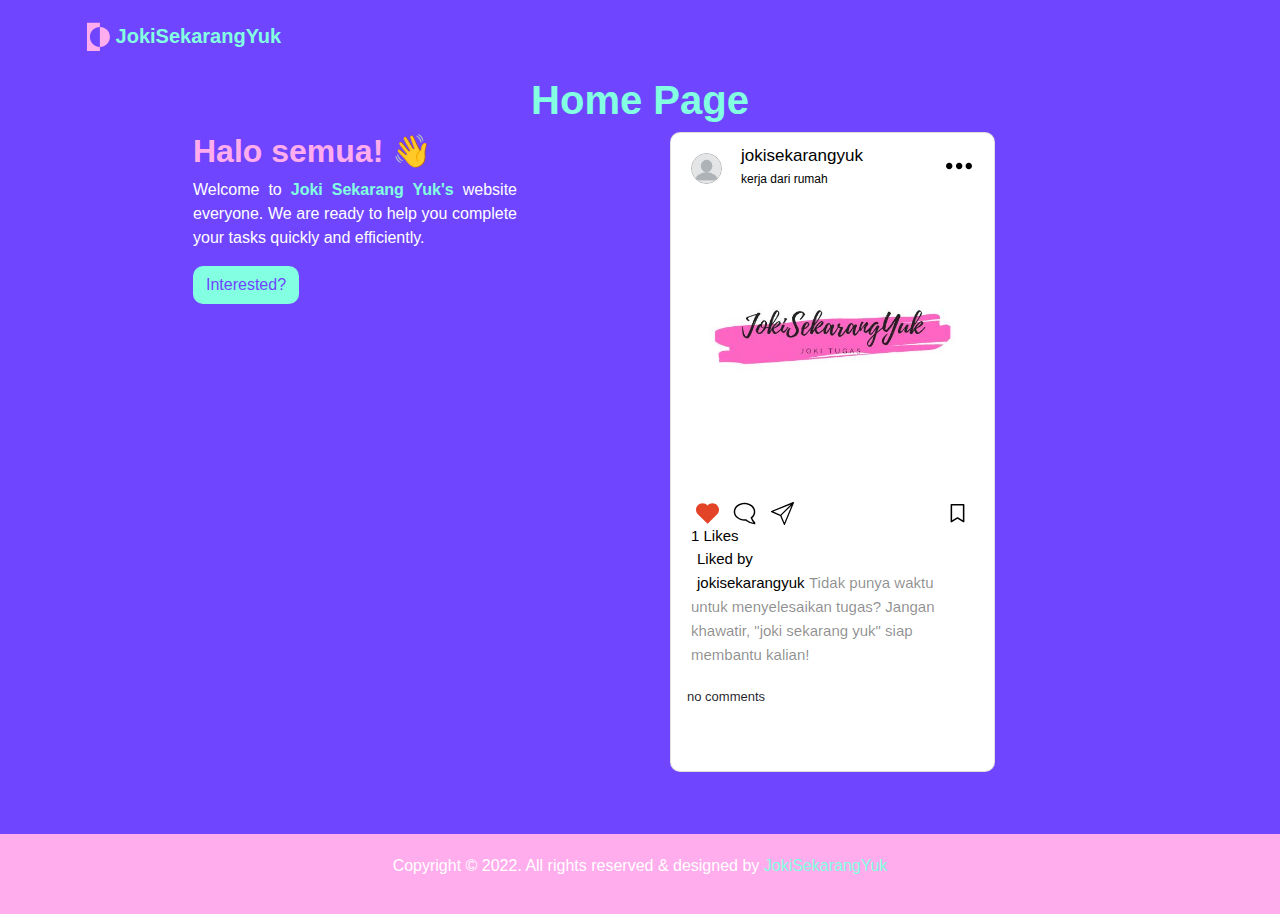
==== commit 860d29d9: "update nomor wa" ====
--- a/index.html
+++ b/index.html
@@ -55,7 +55,7 @@
 
                         </p>
                         <span style="float:left">
-                            <a href="https://wa.me/85895950113" class="btn categories" ><span>Interested?</span></a>
+                            <a href="https://wa.me/+6285895950113" class="btn categories" ><span>Interested?</span></a>
                         </span>
                     </div>
                 </div>
